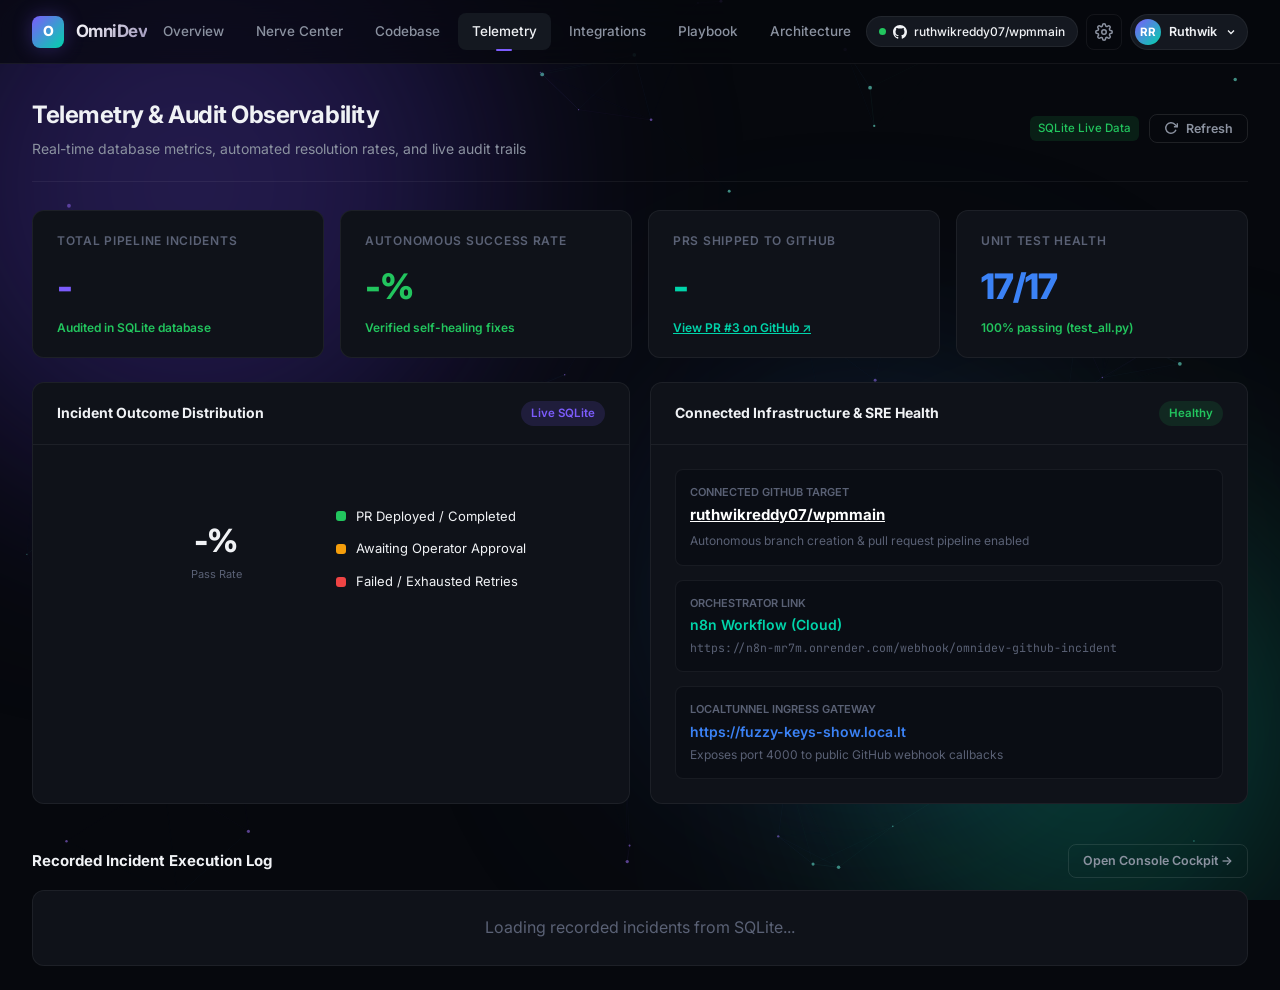
==== static/analytics.html @ 674824b5 "first commit" ====
<!DOCTYPE html>
<html lang="en">
<head>
<meta charset="UTF-8">
<meta name="viewport" content="width=device-width, initial-scale=1.0">
<title>OmniDev — Telemetry &amp; Analytics</title>
<link rel="stylesheet" href="/static/aurora.css">
<style>
.metrics-row { display: grid; grid-template-columns: repeat(4, 1fr); gap: 16px; margin-bottom: 24px; }
.metric-card {
  background: var(--surface-1); border: 1px solid var(--border-subtle);
  border-radius: var(--radius-md); padding: 20px 24px;
  transition: all var(--transition-base); position: relative;
}
.metric-card:hover { border-color: var(--border-mid); transform: translateY(-2px); }
.metric-label { font-size: 12px; font-weight: 600; color: var(--text-tertiary); text-transform: uppercase; letter-spacing: 0.06em; margin-bottom: 8px; }
.metric-value { font-size: 2.2rem; font-weight: 800; letter-spacing: -0.03em; }
.metric-change { font-size: 12px; font-weight: 600; margin-top: 4px; display: flex; align-items: center; gap: 4px; }
.metric-change.up { color: var(--success); }
.metric-change.neutral { color: var(--text-tertiary); }

.chart-card {
  background: var(--surface-1); border: 1px solid var(--border-subtle);
  border-radius: var(--radius-md); overflow: hidden; margin-bottom: 20px;
}
.chart-header {
  display: flex; align-items: center; justify-content: space-between;
  padding: 18px 24px; border-bottom: 1px solid var(--border-subtle);
}
.chart-title { font-size: 14px; font-weight: 700; }
.chart-body { padding: 24px; }

.ring-chart {
  display: flex; align-items: center; justify-content: center; gap: 40px;
}
.ring-visual { position: relative; width: 160px; height: 160px; }
.ring-visual canvas { width: 160px; height: 160px; }
.ring-center {
  position: absolute; top: 50%; left: 50%; transform: translate(-50%, -50%);
  text-align: center;
}
.ring-center .ring-pct { font-size: 2rem; font-weight: 800; letter-spacing: -0.03em; }
.ring-center .ring-label { font-size: 11px; color: var(--text-tertiary); }
.ring-legend { display: flex; flex-direction: column; gap: 12px; }
.ring-legend-item { display: flex; align-items: center; gap: 10px; font-size: 13px; }
.ring-legend-dot { width: 10px; height: 10px; border-radius: 3px; }

.timeline-card {
  background: var(--surface-1); border: 1px solid var(--border-subtle);
  border-radius: var(--radius-md); overflow: hidden;
}
.timeline-row {
  display: flex; align-items: center; gap: 16px;
  padding: 14px 24px; border-bottom: 1px solid var(--border-subtle);
  transition: background var(--transition-fast);
}
.timeline-row:last-child { border-bottom: none; }
.timeline-row:hover { background: var(--surface-0); }
.timeline-time { font-family: var(--font-mono); font-size: 12px; color: var(--text-tertiary); min-width: 80px; flex-shrink: 0; }
.timeline-event { font-size: 13.5px; color: var(--text-secondary); flex: 1; }
.timeline-event strong { color: var(--text-primary); font-weight: 600; }
.timeline-event code {
  font-family: var(--font-mono); font-size: 12px; background: var(--surface-3);
  padding: 2px 6px; border-radius: 4px;
}

.status-pills-row {
  display: flex; gap: 12px; flex-wrap: wrap; margin-top: 16px;
}
.status-pill-stat {
  background: var(--surface-0); border: 1px solid var(--border-subtle);
  border-radius: var(--radius-sm); padding: 10px 16px; display: flex;
  align-items: center; gap: 10px; font-size: 13px;
}
.status-pill-stat .count { font-weight: 800; font-family: var(--font-mono); font-size: 15px; }

@media (max-width: 1024px) { .metrics-row { grid-template-columns: repeat(2, 1fr); } }
@media (max-width: 768px) { .metrics-row { grid-template-columns: 1fr; } .ring-chart { flex-direction: column; } }
</style>
</head>
<body>

<canvas id="aurora-bg"></canvas>
<div class="aurora-mesh"><div class="blob blob-1"></div><div class="blob blob-2"></div><div class="blob blob-3"></div></div>

<div class="page-wrapper">
  <nav class="topbar">
    <a href="/" class="topbar-brand"><div class="brand-icon">O</div><span class="brand-name">OmniDev</span></a>
    <div class="topbar-nav">
      <a href="/">Overview</a>
      <a href="/console">Nerve Center</a>
      <a href="/workspace">Codebase</a>
      <a href="/analytics" class="active">Telemetry</a>
      <a href="/integrations">Integrations</a>
      <a href="/rules">Playbook</a>
      <a href="/docs">Architecture</a>
    </div>
    <div class="topbar-actions">
      <a href="https://github.com/ruthwikreddy07/wpmmain" target="_blank" class="repo-pill" id="global-repo-pill" title="Connected GitHub Target">
        <span class="badge-dot"></span>
        <svg width="14" height="14" viewBox="0 0 24 24" fill="currentColor"><path d="M12 0c-6.626 0-12 5.373-12 12 0 5.302 3.438 9.8 8.207 11.387.599.111.793-.261.793-.577v-2.234c-3.338.726-4.033-1.416-4.033-1.416-.546-1.387-1.333-1.756-1.333-1.756-1.089-.745.083-.729.083-.729 1.205.084 1.839 1.237 1.839 1.237 1.07 1.834 2.807 1.304 3.492.997.107-.775.418-1.305.762-1.604-2.665-.305-5.467-1.334-5.467-5.931 0-1.311.469-2.381 1.236-3.221-.124-.303-.535-1.524.117-3.176 0 0 1.008-.322 3.301 1.23.957-.266 1.983-.399 3.003-.404 1.02.005 2.047.138 3.006.404 2.291-1.552 3.297-1.23 3.297-1.23.653 1.653.242 2.874.118 3.176.77.84 1.235 1.911 1.235 3.221 0 4.609-2.807 5.624-5.479 5.921.43.372.823 1.102.823 2.222v3.293c0 .319.192.694.801.576 4.765-1.589 8.199-6.086 8.199-11.386 0-6.627-5.373-12-12-12z"/></svg>
        <span id="repo-pill-btn">ruthwikreddy07/wpmmain</span>
      </a>
      <a href="/settings" class="btn-icon" title="Platform Settings"><svg width="18" height="18" viewBox="0 0 24 24" fill="none" stroke="currentColor" stroke-width="2" stroke-linecap="round" stroke-linejoin="round"><circle cx="12" cy="12" r="3"/><path d="M19.4 15a1.65 1.65 0 0 0 .33 1.82l.06.06a2 2 0 0 1 0 2.83 2 2 0 0 1-2.83 0l-.06-.06a1.65 1.65 0 0 0-1.82-.33 1.65 1.65 0 0 0-1 1.51V21a2 2 0 0 1-2 2 2 2 0 0 1-2-2v-.09A1.65 1.65 0 0 0 9 19.4a1.65 1.65 0 0 0-1.82.33l-.06.06a2 2 0 0 1-2.83 0 2 2 0 0 1 0-2.83l.06-.06A1.65 1.65 0 0 0 4.68 15a1.65 1.65 0 0 0-1.51-1H3a2 2 0 0 1-2-2 2 2 0 0 1 2-2h.09A1.65 1.65 0 0 0 4.6 9a1.65 1.65 0 0 0-.33-1.82l-.06-.06a2 2 0 0 1 0-2.83 2 2 0 0 1 2.83 0l.06.06A1.65 1.65 0 0 0 9 4.68a1.65 1.65 0 0 0 1-1.51V3a2 2 0 0 1 2-2 2 2 0 0 1 2 2v.09a1.65 1.65 0 0 0 1 1.51 1.65 1.65 0 0 0 1.82-.33l.06-.06a2 2 0 0 1 2.83 0 2 2 0 0 1 0 2.83l-.06.06A1.65 1.65 0 0 0 19.4 9a1.65 1.65 0 0 0 1.51 1H21a2 2 0 0 1 2 2 2 2 0 0 1-2 2h-.09a1.65 1.65 0 0 0-1.51 1z"/></svg></a>
      <div class="user-profile-menu">
        <button class="user-avatar-btn" onclick="toggleUserDropdown(event)">
          <div class="user-avatar-circle">RR</div>
          <span style="font-size:12.5px;font-weight:600;">Ruthwik</span>
          <svg width="12" height="12" viewBox="0 0 24 24" fill="none" stroke="currentColor" stroke-width="2.5"><polyline points="6 9 12 15 18 9"/></svg>
        </button>
        <div id="user-dropdown-panel" class="dropdown-panel" style="display:none;">
          <div style="padding:6px 8px 10px;border-bottom:1px solid var(--border-subtle);margin-bottom:8px;">
            <div style="font-size:13.5px;font-weight:700;">D. Ruthwik Reddy</div>
            <div style="font-size:11.5px;color:var(--text-tertiary);">ruthwikreddy07 • Admin</div>
            <div style="margin-top:6px;"><span class="badge badge-success"><span class="badge-dot"></span>Connected to wpmmain</span></div>
          </div>
          <a href="/settings#profile" class="dropdown-item"><svg width="14" height="14" viewBox="0 0 24 24" fill="none" stroke="currentColor" stroke-width="2"><path d="M20 21v-2a4 4 0 0 0-4-4H8a4 4 0 0 0-4 4v2"/><circle cx="12" cy="7" r="4"/></svg> Account Profile</a>
          <a href="/settings#credentials" class="dropdown-item"><svg width="14" height="14" viewBox="0 0 24 24" fill="none" stroke="currentColor" stroke-width="2"><rect x="3" y="11" width="18" height="11" rx="2" ry="2"/><path d="M7 11V7a5 5 0 0 1 10 0v4"/></svg> Repository &amp; Keys</a>
          <a href="https://github.com/ruthwikreddy07/wpmmain" target="_blank" class="dropdown-item"><svg width="14" height="14" viewBox="0 0 24 24" fill="currentColor"><path d="M12 0c-6.626 0-12 5.373-12 12 0 5.302 3.438 9.8 8.207 11.387.599.111.793-.261.793-.577v-2.234c-3.338.726-4.033-1.416-4.033-1.416-.546-1.387-1.333-1.756-1.333-1.756-1.089-.745.083-.729.083-.729 1.205.084 1.839 1.237 1.839 1.237 1.07 1.834 2.807 1.304 3.492.997.107-.775.418-1.305.762-1.604-2.665-.305-5.467-1.334-5.467-5.931 0-1.311.469-2.381 1.236-3.221-.124-.303-.535-1.524.117-3.176 0 0 1.008-.322 3.301 1.23.957-.266 1.983-.399 3.003-.404 1.02.005 2.047.138 3.006.404 2.291-1.552 3.297-1.23 3.297-1.23.653 1.653.242 2.874.118 3.176.77.84 1.235 1.911 1.235 3.221 0 4.609-2.807 5.624-5.479 5.921.43.372.823 1.102.823 2.222v3.293c0 .319.192.694.801.576 4.765-1.589 8.199-6.086 8.199-11.386 0-6.627-5.373-12-12-12z"/></svg> Open GitHub Repo ↗</a>
          <div style="border-top:1px solid var(--border-subtle);margin-top:8px;padding-top:8px;">
            <a href="/auth" class="dropdown-item danger"><svg width="14" height="14" viewBox="0 0 24 24" fill="none" stroke="currentColor" stroke-width="2"><path d="M9 21H5a2 2 0 0 1-2-2V5a2 2 0 0 1 2-2h4"/><polyline points="16 17 21 12 16 7"/><line x1="21" y1="12" x2="9" y2="12"/></svg> Sign Out</a>
          </div>
        </div>
      </div>
    </div>
  </nav>

  <div class="content-offset container-lg">
    <div class="page-header animate-in">
      <div>
        <h1 class="page-title">Telemetry &amp; Audit Observability</h1>
        <p class="page-description">Real-time database metrics, automated resolution rates, and live audit trails</p>
      </div>
      <div style="display:flex;align-items:center;gap:10px;">
        <span class="tag" style="background:var(--success-soft);color:var(--success);">SQLite Live Data</span>
        <button class="btn btn-ghost btn-sm" onclick="loadTelemetry()">
          <svg width="14" height="14" viewBox="0 0 24 24" fill="none" stroke="currentColor" stroke-width="2.5"><polyline points="23 4 23 10 17 10"/><path d="M20.49 15a9 9 0 1 1-2.12-9.36L23 10"/></svg>
          Refresh
        </button>
      </div>
    </div>

    <div class="metrics-row">
      <div class="metric-card animate-in animate-in-1">
        <div class="metric-label">Total Pipeline Incidents</div>
        <div class="metric-value" style="color:var(--accent);" id="stat-total-jobs">-</div>
        <div class="metric-change up" id="stat-jobs-sub">Audited in SQLite database</div>
      </div>
      <div class="metric-card animate-in animate-in-2">
        <div class="metric-label">Autonomous Success Rate</div>
        <div class="metric-value" style="color:var(--success);" id="stat-success-rate">-%</div>
        <div class="metric-change up">Verified self-healing fixes</div>
      </div>
      <div class="metric-card animate-in animate-in-3">
        <div class="metric-label">PRs Shipped to GitHub</div>
        <div class="metric-value" style="color:var(--accent-2);" id="stat-pr-count">-</div>
        <div class="metric-change up">
          <a href="https://github.com/ruthwikreddy07/wpmmain/pull/3" target="_blank" style="color:var(--accent-2);text-decoration:underline;">View PR #3 on GitHub ↗</a>
        </div>
      </div>
      <div class="metric-card animate-in animate-in-4">
        <div class="metric-label">Unit Test Health</div>
        <div class="metric-value" style="color:var(--accent-3);">17/17</div>
        <div class="metric-change up">100% passing (test_all.py)</div>
      </div>
    </div>

    <div class="grid-2" style="margin-bottom:20px;">
      <div class="chart-card animate-in animate-in-3">
        <div class="chart-header">
          <span class="chart-title">Incident Outcome Distribution</span>
          <span class="badge badge-info" id="badge-total-outcomes">Live SQLite</span>
        </div>
        <div class="chart-body">
          <div class="ring-chart">
            <div class="ring-visual"><canvas id="ring-canvas" width="320" height="320"></canvas>
              <div class="ring-center"><div class="ring-pct" id="ring-center-pct">-%</div><div class="ring-label">Pass Rate</div></div>
            </div>
            <div class="ring-legend" id="ring-legend-list">
              <div class="ring-legend-item"><div class="ring-legend-dot" style="background:var(--success);"></div><span>PR Deployed / Completed</span></div>
              <div class="ring-legend-item"><div class="ring-legend-dot" style="background:var(--warning);"></div><span>Awaiting Operator Approval</span></div>
              <div class="ring-legend-item"><div class="ring-legend-dot" style="background:var(--danger);"></div><span>Failed / Exhausted Retries</span></div>
            </div>
          </div>

          <div class="status-pills-row" id="status-counts-row"></div>
        </div>
      </div>

      <div class="chart-card animate-in animate-in-4">
        <div class="chart-header">
          <span class="chart-title">Connected Infrastructure &amp; SRE Health</span>
          <span class="badge badge-success">Healthy</span>
        </div>
        <div class="chart-body" style="display:flex;flex-direction:column;gap:14px;">
          <div style="background:var(--surface-0);padding:14px;border-radius:var(--radius-sm);border:1px solid var(--border-subtle);">
            <div style="font-size:11px;font-weight:600;color:var(--text-tertiary);text-transform:uppercase;">Connected GitHub Target</div>
            <div style="font-size:15px;font-weight:700;margin-top:2px;">
              <a href="https://github.com/ruthwikreddy07/wpmmain" target="_blank" style="color:#fff;text-decoration:underline;">ruthwikreddy07/wpmmain</a>
            </div>
            <div style="font-size:12px;color:var(--text-tertiary);margin-top:4px;">Autonomous branch creation &amp; pull request pipeline enabled</div>
          </div>

          <div style="background:var(--surface-0);padding:14px;border-radius:var(--radius-sm);border:1px solid var(--border-subtle);">
            <div style="font-size:11px;font-weight:600;color:var(--text-tertiary);text-transform:uppercase;">Orchestrator Link</div>
            <div style="font-size:14px;font-weight:600;margin-top:2px;color:var(--accent-2);">n8n Workflow (Cloud)</div>
            <div class="mono" style="font-size:11.5px;color:var(--text-tertiary);margin-top:2px;overflow:hidden;text-overflow:ellipsis;white-space:nowrap;">https://n8n-mr7m.onrender.com/webhook/omnidev-github-incident</div>
          </div>

          <div style="background:var(--surface-0);padding:14px;border-radius:var(--radius-sm);border:1px solid var(--border-subtle);">
            <div style="font-size:11px;font-weight:600;color:var(--text-tertiary);text-transform:uppercase;">Localtunnel Ingress Gateway</div>
            <div style="font-size:14px;font-weight:600;margin-top:2px;color:var(--accent-3);">https://fuzzy-keys-show.loca.lt</div>
            <div style="font-size:12px;color:var(--text-tertiary);margin-top:2px;">Exposes port 4000 to public GitHub webhook callbacks</div>
          </div>
        </div>
      </div>
    </div>

    <div style="margin-top:20px;">
      <div style="display:flex;align-items:center;justify-content:space-between;margin-bottom:12px;">
        <div style="font-size:15px;font-weight:700;">Recorded Incident Execution Log</div>
        <a href="/console" class="btn btn-ghost btn-sm">Open Console Cockpit →</a>
      </div>
      <div class="timeline-card animate-in animate-in-6" id="telemetry-timeline">
        <div style="padding:24px;text-align:center;color:var(--text-tertiary);">Loading recorded incidents from SQLite...</div>
      </div>
    </div>
  </div>
</div>

<script src="/static/api-config.js"></script>
<script src="/static/aurora-canvas.js"></script>
<script>
async function loadTelemetry() {
  try {
    const res = await fetch('/api/telemetry');
    const data = await res.json();
    
    document.getElementById('stat-total-jobs').textContent = data.total_jobs;
    document.getElementById('stat-success-rate').textContent = data.success_rate + '%';
    document.getElementById('stat-pr-count').textContent = data.pr_count;
    document.getElementById('ring-center-pct').textContent = data.success_rate + '%';
    document.getElementById('badge-total-outcomes').textContent = data.total_jobs + ' Total Recorded';

    if (data.repo) {
      document.getElementById('repo-pill-btn').textContent = data.repo + ' ↗';
      document.getElementById('repo-pill-btn').href = data.repo_url;
    }

    const sc = data.status_counts || {};
    const pillRow = document.getElementById('status-counts-row');
    pillRow.innerHTML = Object.entries(sc).map(([st, cnt]) => {
      return `<div class="status-pill-stat">
        <span class="count">${cnt}</span>
        <span style="color:var(--text-secondary);">${st.replace(/_/g, ' ')}</span>
      </div>`;
    }).join('');

    renderRingChart(sc, data.total_jobs);

    const timeline = document.getElementById('telemetry-timeline');
    const recent = data.recent_jobs || [];
    if (recent.length === 0) {
      timeline.innerHTML = '<div style="padding:24px;text-align:center;color:var(--text-tertiary);">No incident records in database</div>';
    } else {
      timeline.innerHTML = recent.map(j => {
        const jid = j.job_id || j.id;
        const timeStr = formatTime(j.created_at);
        const prLink = j.pr_url ? `<a href="${escAttr(j.pr_url)}" target="_blank" style="color:var(--accent-2);margin-left:8px;font-weight:600;text-decoration:underline;">PR Link ↗</a>` : '';
        const stCls = j.status === 'pr_created' || j.status === 'completed' ? 'badge-success' : j.status.includes('fail') ? 'badge-danger' : 'badge-warning';
        return `
          <div class="timeline-row">
            <div class="timeline-time">${escHtml(timeStr)}</div>
            <div class="timeline-event">
              <strong>Incident #${escHtml(jid.substring(0, 8))}</strong> — ${escHtml(j.task)} ${prLink}
            </div>
            <span class="badge ${stCls}"><span class="badge-dot"></span>${escHtml(j.status.replace(/_/g, ' '))}</span>
          </div>
        `;
      }).join('');
    }
  } catch(e) {}
}

function renderRingChart(sc, total) {
  const rc = document.getElementById('ring-canvas');
  if (!rc) return;
  const ctx = rc.getContext('2d');
  ctx.clearRect(0, 0, 320, 320);

  const pr = (sc.pr_created || 0) + (sc.completed || 0);
  const awaitAppr = (sc.awaiting_approval || 0) + (sc.pending_approval || 0);
  const failed = (sc.failed || 0) + (sc.max_iterations_reached || 0);
  const other = Math.max(0, total - pr - awaitAppr - failed);

  const denom = Math.max(1, total);
  const segments = [
    { pct: pr / denom, color: '#22c55e' },
    { pct: awaitAppr / denom, color: '#f59e0b' },
    { pct: failed / denom, color: '#ef4444' },
    { pct: other / denom, color: '#3b82f6' }
  ].filter(s => s.pct > 0);

  const cx = 160, cy = 160, r = 115, lw = 22;
  let start = -Math.PI / 2;
  ctx.lineWidth = lw;
  ctx.lineCap = 'round';

  segments.forEach(seg => {
    const angle = seg.pct * Math.PI * 2;
    const end = start + Math.max(0.08, angle - 0.05);
    ctx.beginPath();
    ctx.arc(cx, cy, r, start, end);
    ctx.strokeStyle = seg.color;
    ctx.stroke();
    start += angle;
  });
}

function escHtml(s) { const d = document.createElement('div'); d.textContent = s || ''; return d.innerHTML; }
function escAttr(s) { return (s || '').replace(/'/g, "\\'").replace(/"/g, '&quot;'); }
function formatTime(iso) {
  if (!iso) return '';
  try {
    const d = new Date(iso);
    return d.toLocaleTimeString([], { hour: '2-digit', minute: '2-digit' });
  } catch(e) { return iso; }
}

loadTelemetry();
setInterval(loadTelemetry, 8000);
</script>
</body>
</html>
---- static/aurora.css ----
@import url('https://fonts.googleapis.com/css2?family=Inter:wght@300;400;500;600;700;800;900&family=JetBrains+Mono:wght@400;500;600&display=swap');

:root {
  --canvas: #06080d;
  --surface-0: #0a0d14;
  --surface-1: #0f1219;
  --surface-2: #141820;
  --surface-3: #1a1f2a;
  --surface-4: #212735;
  --border-subtle: rgba(255,255,255,0.06);
  --border-mid: rgba(255,255,255,0.1);
  --border-strong: rgba(255,255,255,0.16);
  --text-primary: #f0f2f5;
  --text-secondary: #8b92a0;
  --text-tertiary: #5a6175;
  --accent: #7c5cfc;
  --accent-soft: rgba(124,92,252,0.15);
  --accent-glow: rgba(124,92,252,0.4);
  --accent-2: #00d4aa;
  --accent-2-soft: rgba(0,212,170,0.12);
  --accent-3: #3b82f6;
  --danger: #ef4444;
  --danger-soft: rgba(239,68,68,0.12);
  --warning: #f59e0b;
  --warning-soft: rgba(245,158,11,0.12);
  --success: #22c55e;
  --success-soft: rgba(34,197,94,0.12);
  --radius-sm: 8px;
  --radius-md: 12px;
  --radius-lg: 20px;
  --radius-xl: 28px;
  --font-sans: 'Inter', system-ui, -apple-system, sans-serif;
  --font-mono: 'JetBrains Mono', 'Fira Code', monospace;
  --ease-out: cubic-bezier(0.16, 1, 0.3, 1);
  --ease-spring: cubic-bezier(0.34, 1.56, 0.64, 1);
  --transition-fast: 150ms var(--ease-out);
  --transition-base: 250ms var(--ease-out);
  --transition-slow: 400ms var(--ease-out);
  --shadow-sm: 0 2px 8px rgba(0,0,0,0.3);
  --shadow-md: 0 8px 32px rgba(0,0,0,0.4);
  --shadow-lg: 0 20px 60px rgba(0,0,0,0.5);
  --shadow-glow: 0 0 40px var(--accent-glow);
}

*, *::before, *::after { box-sizing: border-box; margin: 0; padding: 0; }

html {
  font-size: 16px;
  scroll-behavior: smooth;
  -webkit-font-smoothing: antialiased;
  -moz-osx-font-smoothing: grayscale;
}

body {
  font-family: var(--font-sans);
  background: var(--canvas);
  color: var(--text-primary);
  line-height: 1.6;
  overflow-x: hidden;
  min-height: 100vh;
}

::-webkit-scrollbar { width: 6px; }
::-webkit-scrollbar-track { background: transparent; }
::-webkit-scrollbar-thumb { background: var(--surface-3); border-radius: 3px; }
::-webkit-scrollbar-thumb:hover { background: var(--surface-4); }

::selection { background: var(--accent-soft); color: var(--text-primary); }

a { color: var(--accent); text-decoration: none; transition: color var(--transition-fast); }
a:hover { color: #9b82fc; }

canvas#aurora-bg { position: fixed; top: 0; left: 0; width: 100%; height: 100%; z-index: 0; pointer-events: none; }

.page-wrapper { position: relative; z-index: 1; min-height: 100vh; }

.aurora-mesh {
  position: fixed; top: 0; left: 0; width: 100%; height: 100%;
  z-index: 0; pointer-events: none; overflow: hidden;
}
.aurora-mesh .blob {
  position: absolute; border-radius: 50%;
  filter: blur(100px); opacity: 0.3;
  mix-blend-mode: screen;
  animation-iteration-count: infinite;
  animation-direction: alternate;
  animation-timing-function: cubic-bezier(0.37, 0, 0.63, 1);
  will-change: transform;
}
.aurora-mesh .blob-1 {
  width: 50vw; height: 50vw;
  background: radial-gradient(circle, #7c5cfc 0%, #3b1f9e 70%);
  top: -15%; left: -10%;
  animation: drift-a 20s infinite alternate;
}
.aurora-mesh .blob-2 {
  width: 40vw; height: 40vw;
  background: radial-gradient(circle, #00d4aa 0%, #0a5c4a 70%);
  bottom: -10%; right: -5%;
  animation: drift-b 25s infinite alternate;
}
.aurora-mesh .blob-3 {
  width: 35vw; height: 35vw;
  background: radial-gradient(circle, #3b82f6 0%, #1a3a7a 70%);
  top: 40%; left: 50%;
  animation: drift-c 18s infinite alternate;
  opacity: 0.2;
}

@keyframes drift-a {
  0% { transform: translate(0,0) scale(1); }
  50% { transform: translate(20vw,15vh) scale(1.15); }
  100% { transform: translate(5vw,30vh) scale(0.9); }
}
@keyframes drift-b {
  0% { transform: translate(0,0) scale(1); }
  50% { transform: translate(-15vw,-20vh) scale(1.2); }
  100% { transform: translate(-25vw,5vh) scale(0.85); }
}
@keyframes drift-c {
  0% { transform: translate(0,0) scale(0.9); }
  50% { transform: translate(10vw,-20vh) scale(1.1); }
  100% { transform: translate(-15vw,10vh) scale(1.05); }
}

.topbar {
  position: fixed; top: 0; left: 0; right: 0; z-index: 100;
  height: 64px;
  display: flex; align-items: center; justify-content: space-between;
  padding: 0 32px;
  background: rgba(6,8,13,0.7);
  backdrop-filter: blur(20px); -webkit-backdrop-filter: blur(20px);
  border-bottom: 1px solid var(--border-subtle);
  transition: background var(--transition-base);
}
.topbar.scrolled { background: rgba(6,8,13,0.92); }

.topbar-brand {
  display: flex; align-items: center; gap: 12px;
  text-decoration: none; color: var(--text-primary);
}
.topbar-brand .brand-icon {
  width: 32px; height: 32px; border-radius: var(--radius-sm);
  background: linear-gradient(135deg, var(--accent), #00d4aa);
  display: flex; align-items: center; justify-content: center;
  font-weight: 800; font-size: 14px; color: #fff;
  box-shadow: 0 0 20px rgba(124,92,252,0.3);
}
.topbar-brand .brand-name {
  font-size: 17px; font-weight: 700; letter-spacing: -0.03em;
  background: linear-gradient(135deg, #fff 0%, #9b92b8 100%);
  -webkit-background-clip: text; -webkit-text-fill-color: transparent;
  background-clip: text;
}

.topbar-nav { display: flex; align-items: center; gap: 4px; }
.topbar-nav a {
  padding: 8px 14px; border-radius: var(--radius-sm);
  font-size: 13.5px; font-weight: 500;
  color: var(--text-secondary);
  transition: all var(--transition-fast);
  position: relative;
}
.topbar-nav a:hover { color: var(--text-primary); background: var(--surface-2); }
.topbar-nav a.active {
  color: var(--text-primary); background: var(--surface-2);
}
.topbar-nav a.active::after {
  content: ''; position: absolute; bottom: -1px; left: 50%; transform: translateX(-50%);
  width: 16px; height: 2px; border-radius: 1px;
  background: var(--accent);
}

.topbar-actions { display: flex; align-items: center; gap: 8px; }

.btn {
  display: inline-flex; align-items: center; gap: 8px;
  padding: 10px 20px; border-radius: var(--radius-sm);
  font-size: 13.5px; font-weight: 600; font-family: var(--font-sans);
  border: none; cursor: pointer;
  transition: all var(--transition-fast);
  text-decoration: none;
}
.btn-primary {
  background: var(--accent); color: #fff;
  box-shadow: 0 0 20px rgba(124,92,252,0.25);
}
.btn-primary:hover {
  background: #8d6ffd;
  box-shadow: 0 0 30px rgba(124,92,252,0.4);
  transform: translateY(-1px);
}
.btn-ghost {
  background: transparent; color: var(--text-secondary);
  border: 1px solid var(--border-mid);
}
.btn-ghost:hover {
  background: var(--surface-2); color: var(--text-primary);
  border-color: var(--border-strong);
}
.btn-glass {
  background: rgba(255,255,255,0.05); color: var(--text-primary);
  border: 1px solid var(--border-mid);
  backdrop-filter: blur(10px);
}
.btn-glass:hover {
  background: rgba(255,255,255,0.1);
  border-color: var(--border-strong);
  transform: translateY(-1px);
}
.btn-sm { padding: 6px 14px; font-size: 12.5px; }
.btn-lg { padding: 14px 28px; font-size: 15px; border-radius: var(--radius-md); }
.btn-icon {
  width: 36px; height: 36px; padding: 0;
  display: flex; align-items: center; justify-content: center;
  border-radius: var(--radius-sm);
  background: transparent; border: 1px solid var(--border-subtle);
  color: var(--text-secondary); cursor: pointer;
  transition: all var(--transition-fast);
}
.btn-icon:hover { background: var(--surface-2); color: var(--text-primary); border-color: var(--border-mid); }

.card {
  background: var(--surface-1);
  border: 1px solid var(--border-subtle);
  border-radius: var(--radius-md);
  padding: 24px;
  position: relative;
  transition: all var(--transition-base);
}
.card::before {
  content: ''; position: absolute; inset: 0;
  border-radius: var(--radius-md); padding: 1px;
  background: linear-gradient(to bottom, rgba(255,255,255,0.08), rgba(255,255,255,0.01));
  -webkit-mask: linear-gradient(#fff 0 0) content-box, linear-gradient(#fff 0 0);
  -webkit-mask-composite: xor; mask-composite: exclude;
  pointer-events: none; opacity: 0;
  transition: opacity var(--transition-base);
}
.card:hover { border-color: var(--border-mid); transform: translateY(-2px); }
.card:hover::before { opacity: 1; }

.card-glass {
  background: rgba(255,255,255,0.03);
  backdrop-filter: blur(16px); -webkit-backdrop-filter: blur(16px);
  border: 1px solid var(--border-subtle);
  border-radius: var(--radius-lg);
  box-shadow: inset 0 1px 0 rgba(255,255,255,0.06);
}

.section-label {
  display: inline-flex; align-items: center; gap: 8px;
  padding: 6px 14px; border-radius: 999px;
  font-size: 12px; font-weight: 600; letter-spacing: 0.08em; text-transform: uppercase;
  color: var(--accent);
  background: var(--accent-soft);
  border: 1px solid rgba(124,92,252,0.2);
}

.section-title {
  font-size: clamp(2rem, 4vw, 3.5rem);
  font-weight: 800; letter-spacing: -0.04em;
  line-height: 1.1;
  background: linear-gradient(135deg, #fff 0%, #7c8db5 100%);
  -webkit-background-clip: text; -webkit-text-fill-color: transparent;
  background-clip: text;
}

.section-subtitle {
  font-size: clamp(1rem, 1.5vw, 1.15rem);
  color: var(--text-secondary); line-height: 1.65;
  max-width: 540px;
}

.stat-value {
  font-size: 2rem; font-weight: 800;
  letter-spacing: -0.03em;
  font-variant-numeric: tabular-nums;
}

.badge {
  display: inline-flex; align-items: center; gap: 5px;
  padding: 3px 10px; border-radius: 999px;
  font-size: 11.5px; font-weight: 600;
}
.badge-success { background: var(--success-soft); color: var(--success); }
.badge-warning { background: var(--warning-soft); color: var(--warning); }
.badge-danger { background: var(--danger-soft); color: var(--danger); }
.badge-info { background: var(--accent-soft); color: var(--accent); }
.badge-neutral { background: var(--surface-3); color: var(--text-secondary); }

.badge-dot {
  width: 6px; height: 6px; border-radius: 50%;
  background: currentColor;
  animation: pulse-dot 2s ease infinite;
}
@keyframes pulse-dot {
  0%, 100% { opacity: 1; transform: scale(1); }
  50% { opacity: 0.5; transform: scale(0.8); }
}

.mono { font-family: var(--font-mono); }

.input {
  width: 100%; padding: 10px 14px;
  background: var(--surface-0); border: 1px solid var(--border-subtle);
  border-radius: var(--radius-sm);
  color: var(--text-primary); font-family: var(--font-sans); font-size: 14px;
  outline: none; transition: all var(--transition-fast);
}
.input:focus { border-color: var(--accent); box-shadow: 0 0 0 3px var(--accent-soft); }
.input::placeholder { color: var(--text-tertiary); }

.input-mono {
  font-family: var(--font-mono); font-size: 13px;
  background: var(--surface-0); border: 1px solid var(--border-subtle);
}

.divider { height: 1px; background: var(--border-subtle); margin: 20px 0; }

.container { max-width: 1200px; margin: 0 auto; padding: 0 32px; }
.container-lg { max-width: 1400px; margin: 0 auto; padding: 0 32px; }
.container-sm { max-width: 800px; margin: 0 auto; padding: 0 32px; }

.content-offset { padding-top: 96px; }

.grid-2 { display: grid; grid-template-columns: repeat(2, 1fr); gap: 20px; }
.grid-3 { display: grid; grid-template-columns: repeat(3, 1fr); gap: 20px; }
.grid-4 { display: grid; grid-template-columns: repeat(4, 1fr); gap: 16px; }

.flex { display: flex; }
.flex-col { flex-direction: column; }
.items-center { align-items: center; }
.justify-between { justify-content: space-between; }
.justify-center { justify-content: center; }
.gap-4 { gap: 4px; } .gap-8 { gap: 8px; } .gap-12 { gap: 12px; }
.gap-16 { gap: 16px; } .gap-20 { gap: 20px; } .gap-24 { gap: 24px; }
.gap-32 { gap: 32px; } .gap-48 { gap: 48px; } .gap-64 { gap: 64px; }
.text-center { text-align: center; }

.reveal {
  opacity: 0; transform: translateY(30px);
  transition: opacity 0.7s var(--ease-out), transform 0.7s var(--ease-out);
}
.reveal.visible { opacity: 1; transform: translateY(0); }
.reveal-delay-1 { transition-delay: 0.1s; }
.reveal-delay-2 { transition-delay: 0.2s; }
.reveal-delay-3 { transition-delay: 0.3s; }
.reveal-delay-4 { transition-delay: 0.4s; }

@keyframes fadeInUp {
  from { opacity: 0; transform: translateY(24px); }
  to { opacity: 1; transform: translateY(0); }
}
@keyframes fadeIn {
  from { opacity: 0; }
  to { opacity: 1; }
}
@keyframes slideInLeft {
  from { opacity: 0; transform: translateX(-20px); }
  to { opacity: 1; transform: translateX(0); }
}
@keyframes slideInRight {
  from { opacity: 0; transform: translateX(20px); }
  to { opacity: 1; transform: translateX(0); }
}
@keyframes float {
  0%, 100% { transform: translateY(0); }
  50% { transform: translateY(-8px); }
}
@keyframes shimmer {
  0% { background-position: -200% 0; }
  100% { background-position: 200% 0; }
}
@keyframes spin { to { transform: rotate(360deg); } }
@keyframes glow-pulse {
  0%, 100% { box-shadow: 0 0 20px rgba(124,92,252,0.2); }
  50% { box-shadow: 0 0 40px rgba(124,92,252,0.4); }
}
@keyframes typing-cursor {
  0%, 100% { opacity: 1; }
  50% { opacity: 0; }
}
@keyframes gradient-shift {
  0% { background-position: 0% 50%; }
  50% { background-position: 100% 50%; }
  100% { background-position: 0% 50%; }
}
@keyframes scan-line {
  0% { top: -2px; }
  100% { top: 100%; }
}
@keyframes orbit {
  from { transform: rotate(0deg) translateX(60px) rotate(0deg); }
  to { transform: rotate(360deg) translateX(60px) rotate(-360deg); }
}

.animate-in { animation: fadeInUp 0.6s var(--ease-out) both; }
.animate-in-1 { animation-delay: 0.05s; }
.animate-in-2 { animation-delay: 0.1s; }
.animate-in-3 { animation-delay: 0.15s; }
.animate-in-4 { animation-delay: 0.2s; }
.animate-in-5 { animation-delay: 0.25s; }
.animate-in-6 { animation-delay: 0.3s; }

.glow-line {
  height: 1px;
  background: linear-gradient(90deg, transparent, var(--accent), transparent);
  opacity: 0.4;
}

.text-gradient {
  background: linear-gradient(135deg, #fff 0%, #7c8db5 100%);
  -webkit-background-clip: text; -webkit-text-fill-color: transparent;
  background-clip: text;
}
.text-gradient-accent {
  background: linear-gradient(135deg, var(--accent) 0%, var(--accent-2) 100%);
  -webkit-background-clip: text; -webkit-text-fill-color: transparent;
  background-clip: text;
}

.sidebar-layout {
  display: grid;
  grid-template-columns: 260px 1fr;
  min-height: calc(100vh - 64px);
}
.sidebar {
  position: sticky; top: 64px;
  height: calc(100vh - 64px);
  border-right: 1px solid var(--border-subtle);
  padding: 20px 16px;
  background: rgba(10,13,20,0.6);
  backdrop-filter: blur(10px);
  overflow-y: auto;
}
.sidebar-section { margin-bottom: 24px; }
.sidebar-section-title {
  font-size: 11px; font-weight: 600; text-transform: uppercase;
  letter-spacing: 0.08em; color: var(--text-tertiary);
  padding: 0 12px; margin-bottom: 8px;
}
.sidebar-item {
  display: flex; align-items: center; gap: 10px;
  padding: 8px 12px; border-radius: var(--radius-sm);
  font-size: 13.5px; color: var(--text-secondary);
  cursor: pointer; transition: all var(--transition-fast);
  text-decoration: none;
}
.sidebar-item:hover { background: var(--surface-2); color: var(--text-primary); }
.sidebar-item.active { background: var(--accent-soft); color: var(--accent); }
.sidebar-item svg { width: 16px; height: 16px; opacity: 0.7; flex-shrink: 0; }
.sidebar-item.active svg { opacity: 1; }

.main-content { padding: 28px 32px; }

.page-header {
  display: flex; align-items: center; justify-content: space-between;
  margin-bottom: 28px; padding-bottom: 20px;
  border-bottom: 1px solid var(--border-subtle);
}
.page-title { font-size: 1.5rem; font-weight: 700; letter-spacing: -0.02em; }
.page-description { font-size: 14px; color: var(--text-secondary); margin-top: 4px; }

.code-block {
  background: var(--surface-0);
  border: 1px solid var(--border-subtle);
  border-radius: var(--radius-sm);
  padding: 16px 20px;
  font-family: var(--font-mono); font-size: 13px;
  line-height: 1.7; color: var(--text-secondary);
  overflow-x: auto;
  position: relative;
}
.code-block .line-num { color: var(--text-tertiary); user-select: none; min-width: 2.5em; display: inline-block; }
.code-block .keyword { color: #c084fc; }
.code-block .string { color: #34d399; }
.code-block .func { color: #60a5fa; }
.code-block .comment { color: var(--text-tertiary); font-style: italic; }
.code-block .type { color: #fbbf24; }

.table-wrap {
  background: var(--surface-1);
  border: 1px solid var(--border-subtle);
  border-radius: var(--radius-md);
  overflow: hidden;
}
.table-wrap table { width: 100%; border-collapse: collapse; }
.table-wrap th {
  padding: 12px 16px; text-align: left;
  font-size: 11.5px; font-weight: 600; text-transform: uppercase;
  letter-spacing: 0.06em; color: var(--text-tertiary);
  background: var(--surface-0); border-bottom: 1px solid var(--border-subtle);
}
.table-wrap td {
  padding: 12px 16px; font-size: 13.5px;
  border-bottom: 1px solid var(--border-subtle);
  color: var(--text-secondary);
}
.table-wrap tr:last-child td { border-bottom: none; }
.table-wrap tr:hover td { background: var(--surface-0); }

.empty-state {
  display: flex; flex-direction: column; align-items: center; justify-content: center;
  padding: 60px 20px; text-align: center;
}
.empty-state svg { width: 48px; height: 48px; color: var(--text-tertiary); margin-bottom: 16px; }
.empty-state .empty-title { font-size: 16px; font-weight: 600; margin-bottom: 6px; }
.empty-state .empty-desc { font-size: 14px; color: var(--text-secondary); }

.tooltip {
  position: relative;
}
.tooltip::after {
  content: attr(data-tip);
  position: absolute; bottom: 100%; left: 50%; transform: translateX(-50%) translateY(4px);
  padding: 6px 10px; border-radius: 6px;
  background: var(--surface-3); color: var(--text-primary);
  font-size: 12px; white-space: nowrap;
  opacity: 0; pointer-events: none;
  transition: all var(--transition-fast);
}
.tooltip:hover::after { opacity: 1; transform: translateX(-50%) translateY(-6px); }

.spinner {
  width: 18px; height: 18px; border: 2px solid var(--border-mid);
  border-top-color: var(--accent);
  border-radius: 50%; animation: spin 0.7s linear infinite;
}

.tag {
  display: inline-flex; align-items: center; gap: 4px;
  padding: 3px 8px; border-radius: 6px;
  font-size: 11.5px; font-weight: 500;
  background: var(--surface-3); color: var(--text-secondary);
}

.toggle-group {
  display: inline-flex; background: var(--surface-0);
  border: 1px solid var(--border-subtle); border-radius: var(--radius-sm);
  overflow: hidden;
}
.toggle-group button {
  padding: 8px 16px; border: none; background: transparent;
  font-family: var(--font-sans); font-size: 13px; font-weight: 500;
  color: var(--text-secondary); cursor: pointer;
  transition: all var(--transition-fast);
}
.toggle-group button.active {
  background: var(--surface-3); color: var(--text-primary);
}
.toggle-group button:hover:not(.active) { color: var(--text-primary); }

.progress-bar {
  height: 4px; background: var(--surface-3); border-radius: 2px;
  overflow: hidden;
}
.progress-bar .fill {
  height: 100%; border-radius: 2px;
  background: linear-gradient(90deg, var(--accent), var(--accent-2));
  transition: width 0.6s var(--ease-out);
}

.repo-pill {
  display: inline-flex; align-items: center; gap: 7px;
  padding: 5px 12px; border-radius: 999px;
  background: var(--surface-2); border: 1px solid var(--border-subtle);
  color: var(--text-primary); font-size: 12px; font-weight: 500;
  text-decoration: none; transition: all var(--transition-fast);
}
.repo-pill:hover { border-color: var(--accent); color: #fff; background: var(--surface-3); }
.repo-pill .badge-dot { width: 7px; height: 7px; border-radius: 50%; background: #22c55e; }

.user-profile-menu { position: relative; }
.user-avatar-btn {
  display: inline-flex; align-items: center; gap: 8px;
  padding: 4px 10px 4px 4px; border-radius: 999px;
  background: var(--surface-2); border: 1px solid var(--border-subtle);
  cursor: pointer; color: var(--text-primary); font-family: var(--font-sans);
  transition: all var(--transition-fast);
}
.user-avatar-btn:hover { border-color: var(--border-mid); background: var(--surface-3); }
.user-avatar-circle {
  width: 26px; height: 26px; border-radius: 50%;
  background: linear-gradient(135deg, var(--accent), #00d4aa);
  display: flex; align-items: center; justify-content: center;
  font-weight: 700; font-size: 11.5px; color: #fff;
}
.dropdown-panel {
  position: absolute; top: calc(100% + 8px); right: 0;
  width: 250px; background: rgba(15,18,25,0.96);
  backdrop-filter: blur(20px); -webkit-backdrop-filter: blur(20px);
  border: 1px solid var(--border-mid); border-radius: var(--radius-md);
  box-shadow: var(--shadow-lg), 0 0 40px rgba(0,0,0,0.6);
  padding: 10px; z-index: 1000;
  animation: fadeIn 0.2s var(--ease-out);
}
.dropdown-item {
  display: flex; align-items: center; gap: 10px;
  padding: 8px 12px; border-radius: 6px;
  font-size: 13px; color: var(--text-secondary);
  text-decoration: none; transition: all var(--transition-fast);
  cursor: pointer;
}
.dropdown-item:hover { background: var(--surface-2); color: var(--text-primary); }
.dropdown-item.danger:hover { background: var(--danger-soft); color: var(--danger); }

@media (max-width: 1024px) {
  .sidebar-layout { grid-template-columns: 1fr; }
  .sidebar { display: none; }
  .grid-3 { grid-template-columns: repeat(2, 1fr); }
  .grid-4 { grid-template-columns: repeat(2, 1fr); }
  .topbar-nav { display: none; }
}
@media (max-width: 768px) {
  .grid-2, .grid-3, .grid-4 { grid-template-columns: 1fr; }
  .container, .container-lg { padding: 0 16px; }
  .topbar { padding: 0 16px; }
}
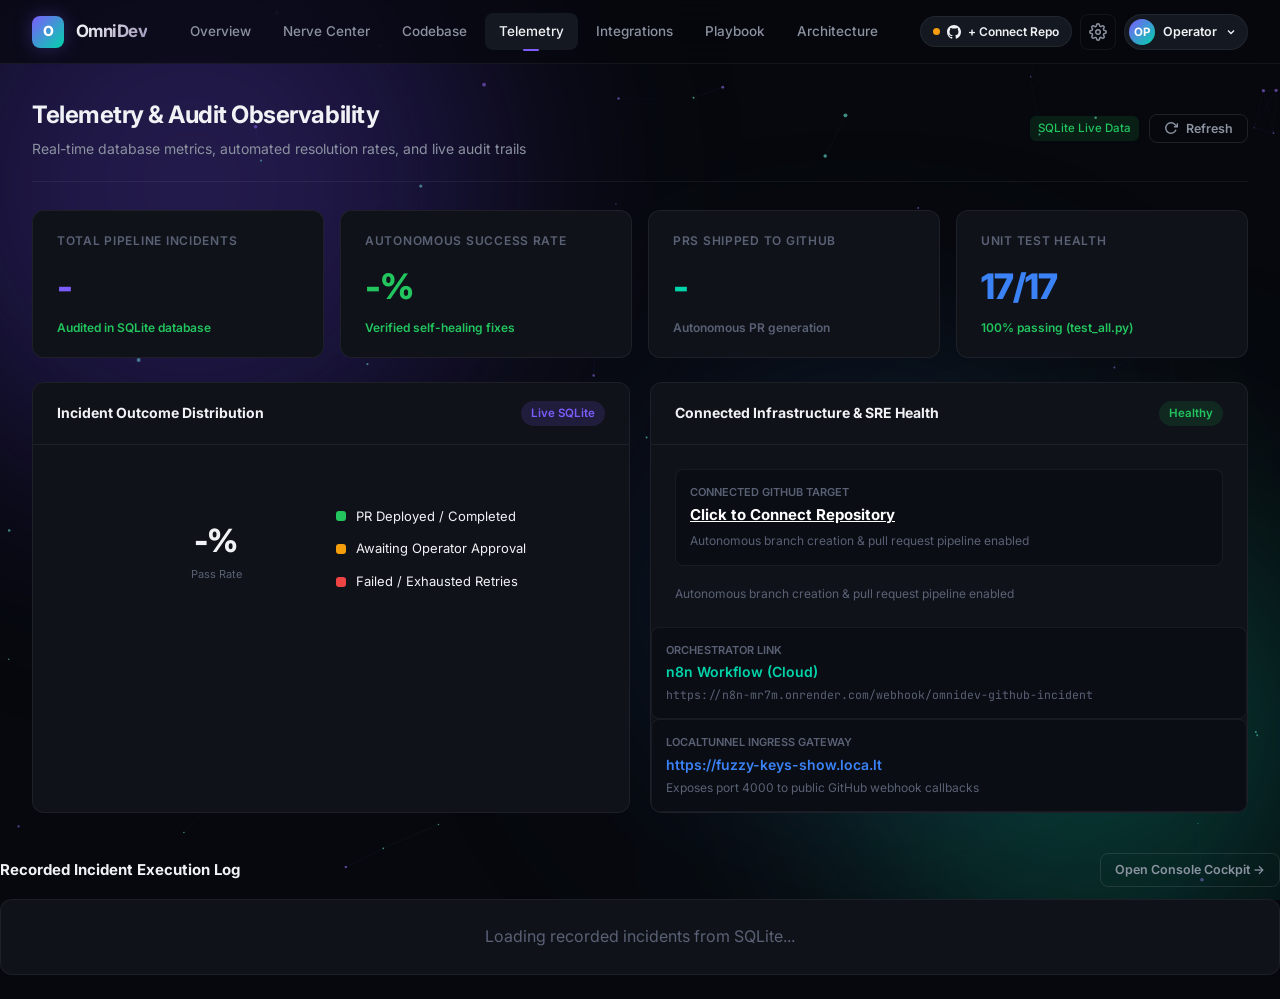
==== commit 5e87cf16: "multi-tenant session-based repository targeting and zero-leakage privacy protection" ====
--- a/static/analytics.html
+++ b/static/analytics.html
@@ -96,31 +96,18 @@
       <a href="/docs">Architecture</a>
     </div>
     <div class="topbar-actions">
-      <a href="https://github.com/ruthwikreddy07/wpmmain" target="_blank" class="repo-pill" id="global-repo-pill" title="Connected GitHub Target">
+      <a href="javascript:void(0)" class="repo-pill" id="global-repo-pill" title="Target Repository">
         <span class="badge-dot"></span>
-        <svg width="14" height="14" viewBox="0 0 24 24" fill="currentColor"><path d="M12 0c-6.626 0-12 5.373-12 12 0 5.302 3.438 9.8 8.207 11.387.599.111.793-.261.793-.577v-2.234c-3.338.726-4.033-1.416-4.033-1.416-.546-1.387-1.333-1.756-1.333-1.756-1.089-.745.083-.729.083-.729 1.205.084 1.839 1.237 1.839 1.237 1.07 1.834 2.807 1.304 3.492.997.107-.775.418-1.305.762-1.604-2.665-.305-5.467-1.334-5.467-5.931 0-1.311.469-2.381 1.236-3.221-.124-.303-.535-1.524.117-3.176 0 0 1.008-.322 3.301 1.23.957-.266 1.983-.399 3.003-.404 1.02.005 2.047.138 3.006.404 2.291-1.552 3.297-1.23 3.297-1.23.653 1.653.242 2.874.118 3.176.77.84 1.235 1.911 1.235 3.221 0 4.609-2.807 5.624-5.479 5.921.43.372.823 1.102.823 2.222v3.293c0 .319.192.694.801.576 4.765-1.589 8.199-6.086 8.199-11.386 0-6.627-5.373-12-12-12z"/></svg>
-        <span id="repo-pill-btn">ruthwikreddy07/wpmmain</span>
+        <span id="repo-pill-btn">+ Connect Repo</span>
       </a>
       <a href="/settings" class="btn-icon" title="Platform Settings"><svg width="18" height="18" viewBox="0 0 24 24" fill="none" stroke="currentColor" stroke-width="2" stroke-linecap="round" stroke-linejoin="round"><circle cx="12" cy="12" r="3"/><path d="M19.4 15a1.65 1.65 0 0 0 .33 1.82l.06.06a2 2 0 0 1 0 2.83 2 2 0 0 1-2.83 0l-.06-.06a1.65 1.65 0 0 0-1.82-.33 1.65 1.65 0 0 0-1 1.51V21a2 2 0 0 1-2 2 2 2 0 0 1-2-2v-.09A1.65 1.65 0 0 0 9 19.4a1.65 1.65 0 0 0-1.82.33l-.06.06a2 2 0 0 1-2.83 0 2 2 0 0 1 0-2.83l.06-.06A1.65 1.65 0 0 0 4.68 15a1.65 1.65 0 0 0-1.51-1H3a2 2 0 0 1-2-2 2 2 0 0 1 2-2h.09A1.65 1.65 0 0 0 4.6 9a1.65 1.65 0 0 0-.33-1.82l-.06-.06a2 2 0 0 1 0-2.83 2 2 0 0 1 2.83 0l.06.06A1.65 1.65 0 0 0 9 4.68a1.65 1.65 0 0 0 1-1.51V3a2 2 0 0 1 2-2 2 2 0 0 1 2 2v.09a1.65 1.65 0 0 0 1 1.51 1.65 1.65 0 0 0 1.82-.33l.06-.06a2 2 0 0 1 2.83 0 2 2 0 0 1 0 2.83l-.06.06A1.65 1.65 0 0 0 19.4 9a1.65 1.65 0 0 0 1.51 1H21a2 2 0 0 1 2 2 2 2 0 0 1-2 2h-.09a1.65 1.65 0 0 0-1.51 1z"/></svg></a>
       <div class="user-profile-menu">
         <button class="user-avatar-btn" onclick="toggleUserDropdown(event)">
-          <div class="user-avatar-circle">RR</div>
-          <span style="font-size:12.5px;font-weight:600;">Ruthwik</span>
+          <div class="user-avatar-circle">OP</div>
+          <span style="font-size:12.5px;font-weight:600;">Operator</span>
           <svg width="12" height="12" viewBox="0 0 24 24" fill="none" stroke="currentColor" stroke-width="2.5"><polyline points="6 9 12 15 18 9"/></svg>
         </button>
-        <div id="user-dropdown-panel" class="dropdown-panel" style="display:none;">
-          <div style="padding:6px 8px 10px;border-bottom:1px solid var(--border-subtle);margin-bottom:8px;">
-            <div style="font-size:13.5px;font-weight:700;">D. Ruthwik Reddy</div>
-            <div style="font-size:11.5px;color:var(--text-tertiary);">ruthwikreddy07 • Admin</div>
-            <div style="margin-top:6px;"><span class="badge badge-success"><span class="badge-dot"></span>Connected to wpmmain</span></div>
-          </div>
-          <a href="/settings#profile" class="dropdown-item"><svg width="14" height="14" viewBox="0 0 24 24" fill="none" stroke="currentColor" stroke-width="2"><path d="M20 21v-2a4 4 0 0 0-4-4H8a4 4 0 0 0-4 4v2"/><circle cx="12" cy="7" r="4"/></svg> Account Profile</a>
-          <a href="/settings#credentials" class="dropdown-item"><svg width="14" height="14" viewBox="0 0 24 24" fill="none" stroke="currentColor" stroke-width="2"><rect x="3" y="11" width="18" height="11" rx="2" ry="2"/><path d="M7 11V7a5 5 0 0 1 10 0v4"/></svg> Repository &amp; Keys</a>
-          <a href="https://github.com/ruthwikreddy07/wpmmain" target="_blank" class="dropdown-item"><svg width="14" height="14" viewBox="0 0 24 24" fill="currentColor"><path d="M12 0c-6.626 0-12 5.373-12 12 0 5.302 3.438 9.8 8.207 11.387.599.111.793-.261.793-.577v-2.234c-3.338.726-4.033-1.416-4.033-1.416-.546-1.387-1.333-1.756-1.333-1.756-1.089-.745.083-.729.083-.729 1.205.084 1.839 1.237 1.839 1.237 1.07 1.834 2.807 1.304 3.492.997.107-.775.418-1.305.762-1.604-2.665-.305-5.467-1.334-5.467-5.931 0-1.311.469-2.381 1.236-3.221-.124-.303-.535-1.524.117-3.176 0 0 1.008-.322 3.301 1.23.957-.266 1.983-.399 3.003-.404 1.02.005 2.047.138 3.006.404 2.291-1.552 3.297-1.23 3.297-1.23.653 1.653.242 2.874.118 3.176.77.84 1.235 1.911 1.235 3.221 0 4.609-2.807 5.624-5.479 5.921.43.372.823 1.102.823 2.222v3.293c0 .319.192.694.801.576 4.765-1.589 8.199-6.086 8.199-11.386 0-6.627-5.373-12-12-12z"/></svg> Open GitHub Repo ↗</a>
-          <div style="border-top:1px solid var(--border-subtle);margin-top:8px;padding-top:8px;">
-            <a href="/auth" class="dropdown-item danger"><svg width="14" height="14" viewBox="0 0 24 24" fill="none" stroke="currentColor" stroke-width="2"><path d="M9 21H5a2 2 0 0 1-2-2V5a2 2 0 0 1 2-2h4"/><polyline points="16 17 21 12 16 7"/><line x1="21" y1="12" x2="9" y2="12"/></svg> Sign Out</a>
-          </div>
-        </div>
+        <div id="user-dropdown-panel" class="dropdown-panel" style="display:none;"></div>
       </div>
     </div>
   </nav>
@@ -154,8 +141,8 @@
       <div class="metric-card animate-in animate-in-3">
         <div class="metric-label">PRs Shipped to GitHub</div>
         <div class="metric-value" style="color:var(--accent-2);" id="stat-pr-count">-</div>
-        <div class="metric-change up">
-          <a href="https://github.com/ruthwikreddy07/wpmmain/pull/3" target="_blank" style="color:var(--accent-2);text-decoration:underline;">View PR #3 on GitHub ↗</a>
+        <div class="metric-change up" id="pr-card-sub">
+          <span style="color:var(--text-tertiary);">Autonomous PR generation</span>
         </div>
       </div>
       <div class="metric-card animate-in animate-in-4">
@@ -196,8 +183,10 @@
           <div style="background:var(--surface-0);padding:14px;border-radius:var(--radius-sm);border:1px solid var(--border-subtle);">
             <div style="font-size:11px;font-weight:600;color:var(--text-tertiary);text-transform:uppercase;">Connected GitHub Target</div>
             <div style="font-size:15px;font-weight:700;margin-top:2px;">
-              <a href="https://github.com/ruthwikreddy07/wpmmain" target="_blank" style="color:#fff;text-decoration:underline;">ruthwikreddy07/wpmmain</a>
+              <a id="infra-repo-link" href="javascript:void(0)" onclick="openRepoModal()" style="color:#fff;text-decoration:underline;">Click to Connect Repository</a>
             </div>
+            <div style="font-size:12px;color:var(--text-tertiary);margin-top:4px;">Autonomous branch creation &amp; pull request pipeline enabled</div>
+          </div>
             <div style="font-size:12px;color:var(--text-tertiary);margin-top:4px;">Autonomous branch creation &amp; pull request pipeline enabled</div>
           </div>
 
@@ -242,9 +231,20 @@
     document.getElementById('ring-center-pct').textContent = data.success_rate + '%';
     document.getElementById('badge-total-outcomes').textContent = data.total_jobs + ' Total Recorded';
 
-    if (data.repo) {
-      document.getElementById('repo-pill-btn').textContent = data.repo + ' ↗';
-      document.getElementById('repo-pill-btn').href = data.repo_url;
+    const repo = window.getOmniDevRepo ? window.getOmniDevRepo() : (data.repo || '');
+    const infraLink = document.getElementById('infra-repo-link');
+    if (infraLink) {
+      if (repo) {
+        infraLink.textContent = repo;
+        infraLink.href = `https://github.com/${repo}`;
+        infraLink.target = '_blank';
+        infraLink.onclick = null;
+      } else {
+        infraLink.textContent = 'Click to Connect Repository';
+        infraLink.href = 'javascript:void(0)';
+        infraLink.target = '';
+        infraLink.onclick = () => window.openRepoModal();
+      }
     }
 
     const sc = data.status_counts || {};
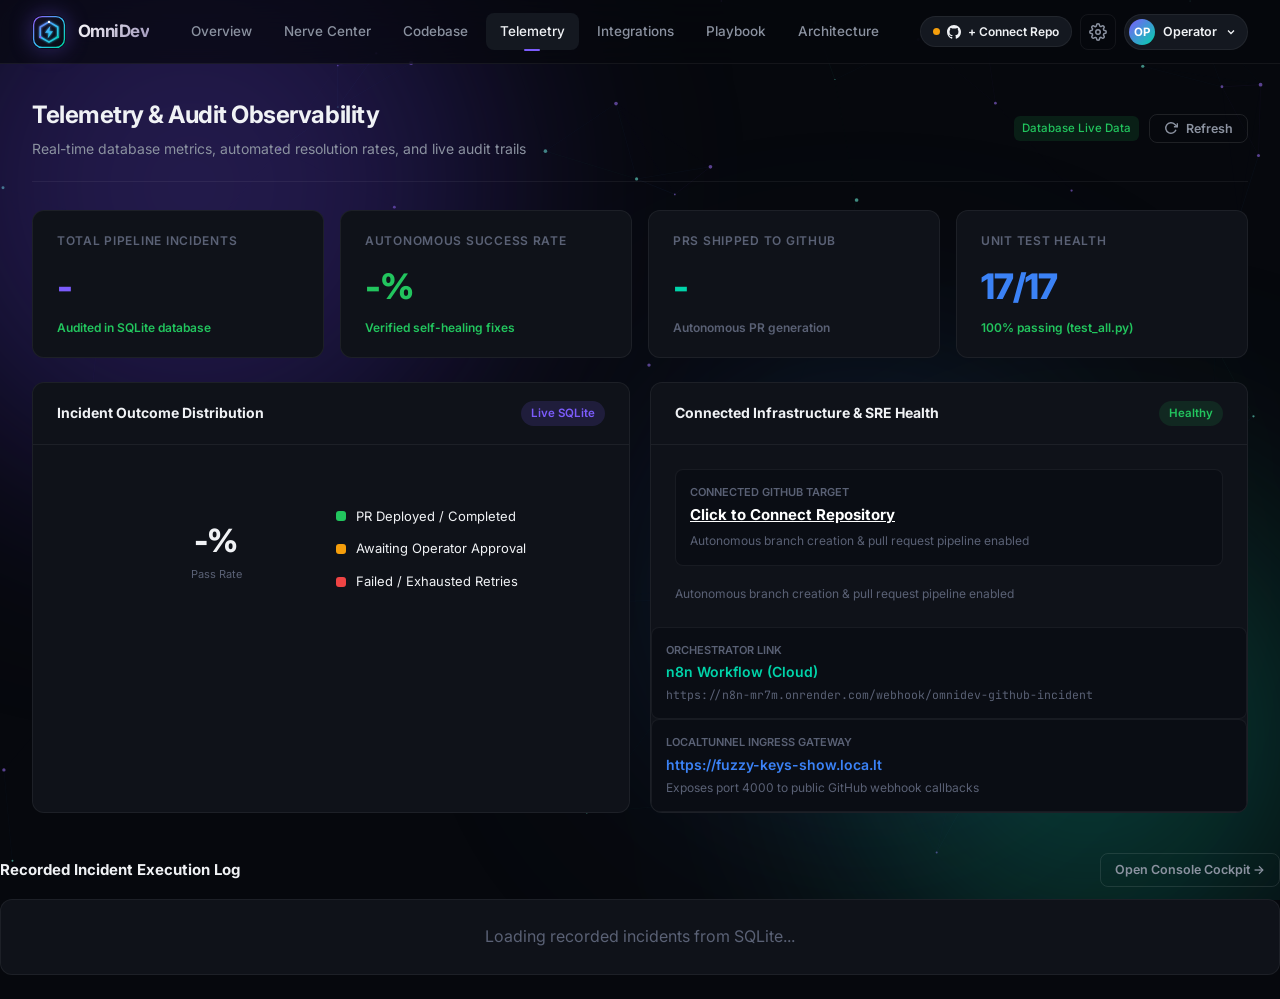
==== commit d601ace3: "fix multi-tenant isolation, isolated repo cloning, PostgreSQL, and GitHub workspace viewer" ====
--- a/static/analytics.html
+++ b/static/analytics.html
@@ -119,7 +119,7 @@
         <p class="page-description">Real-time database metrics, automated resolution rates, and live audit trails</p>
       </div>
       <div style="display:flex;align-items:center;gap:10px;">
-        <span class="tag" style="background:var(--success-soft);color:var(--success);">SQLite Live Data</span>
+        <span class="tag" id="db-live-tag" style="background:var(--success-soft);color:var(--success);">Database Live Data</span>
         <button class="btn btn-ghost btn-sm" onclick="loadTelemetry()">
           <svg width="14" height="14" viewBox="0 0 24 24" fill="none" stroke="currentColor" stroke-width="2.5"><polyline points="23 4 23 10 17 10"/><path d="M20.49 15a9 9 0 1 1-2.12-9.36L23 10"/></svg>
           Refresh
@@ -230,6 +230,10 @@
     document.getElementById('stat-pr-count').textContent = data.pr_count;
     document.getElementById('ring-center-pct').textContent = data.success_rate + '%';
     document.getElementById('badge-total-outcomes').textContent = data.total_jobs + ' Total Recorded';
+    if (data.db_engine) {
+      const dbTag = document.getElementById('db-live-tag');
+      if (dbTag) dbTag.textContent = data.db_engine + ' Live Data';
+    }
 
     const repo = window.getOmniDevRepo ? window.getOmniDevRepo() : (data.repo || '');
     const infraLink = document.getElementById('infra-repo-link');
--- a/static/aurora.css
+++ b/static/aurora.css
@@ -140,11 +140,15 @@
   text-decoration: none; color: var(--text-primary);
 }
 .topbar-brand .brand-icon {
-  width: 32px; height: 32px; border-radius: var(--radius-sm);
-  background: linear-gradient(135deg, var(--accent), #00d4aa);
+  width: 34px; height: 34px; border-radius: 10px;
+  background: transparent;
   display: flex; align-items: center; justify-content: center;
-  font-weight: 800; font-size: 14px; color: #fff;
-  box-shadow: 0 0 20px rgba(124,92,252,0.3);
+  box-shadow: 0 0 22px rgba(124,92,252,0.35);
+  transition: transform 0.2s ease, box-shadow 0.2s ease;
+}
+.topbar-brand:hover .brand-icon {
+  transform: scale(1.06);
+  box-shadow: 0 0 28px rgba(0,212,170,0.45);
 }
 .topbar-brand .brand-name {
   font-size: 17px; font-weight: 700; letter-spacing: -0.03em;
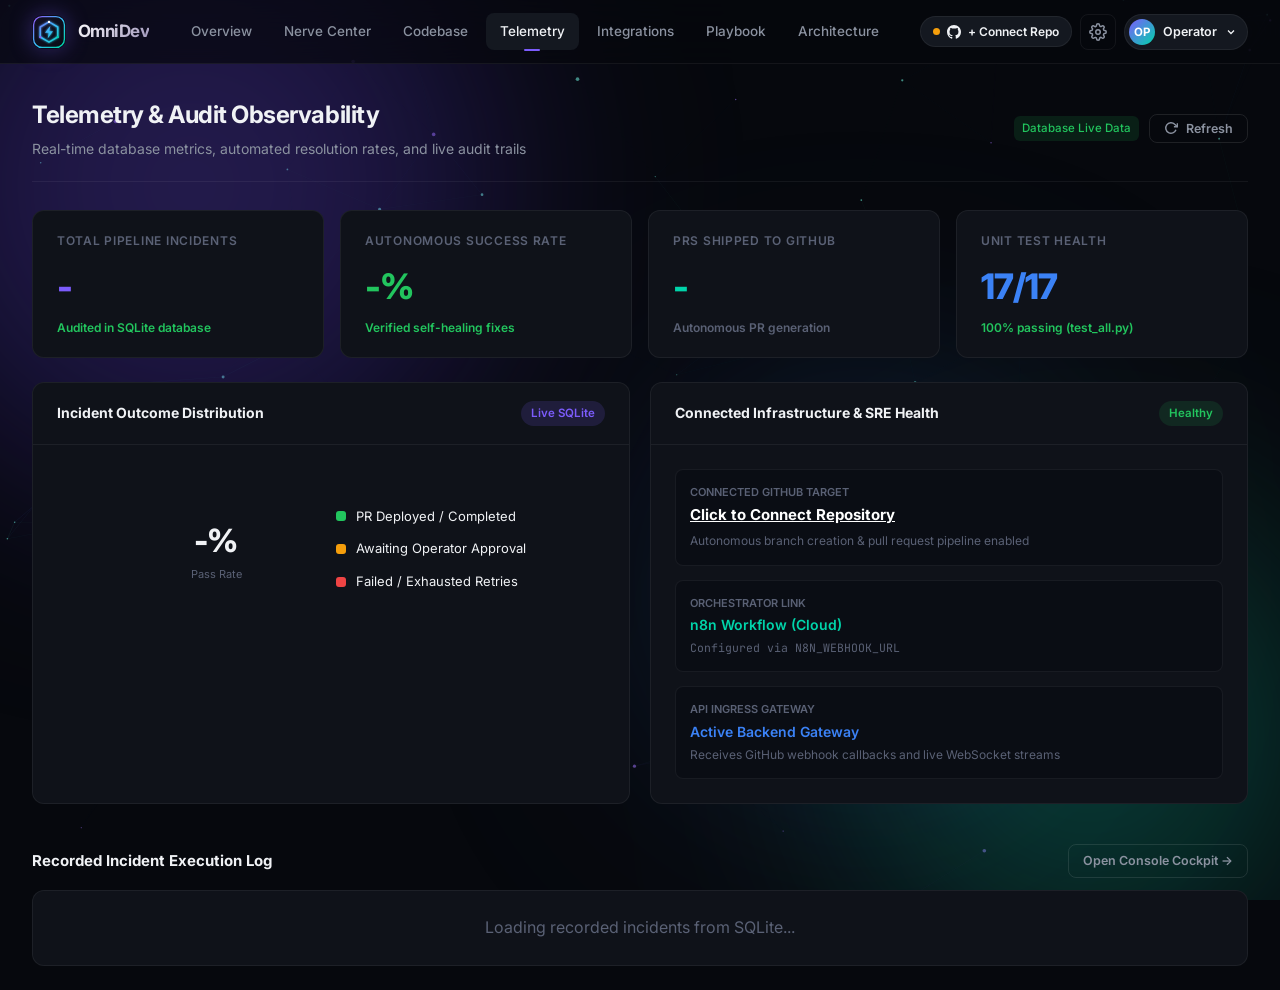
==== commit 4e1aa222: "harden security, add CRUD delete, local static serving, SEO and a11y" ====
--- a/static/analytics.html
+++ b/static/analytics.html
@@ -4,6 +4,7 @@
 <meta charset="UTF-8">
 <meta name="viewport" content="width=device-width, initial-scale=1.0">
 <title>OmniDev — Telemetry &amp; Analytics</title>
+<link rel="icon" type="image/svg+xml" href="/static/logo.svg">
 <link rel="stylesheet" href="/static/aurora.css">
 <style>
 .metrics-row { display: grid; grid-template-columns: repeat(4, 1fr); gap: 16px; margin-bottom: 24px; }
@@ -187,19 +188,17 @@
             </div>
             <div style="font-size:12px;color:var(--text-tertiary);margin-top:4px;">Autonomous branch creation &amp; pull request pipeline enabled</div>
           </div>
-            <div style="font-size:12px;color:var(--text-tertiary);margin-top:4px;">Autonomous branch creation &amp; pull request pipeline enabled</div>
-          </div>
 
           <div style="background:var(--surface-0);padding:14px;border-radius:var(--radius-sm);border:1px solid var(--border-subtle);">
             <div style="font-size:11px;font-weight:600;color:var(--text-tertiary);text-transform:uppercase;">Orchestrator Link</div>
             <div style="font-size:14px;font-weight:600;margin-top:2px;color:var(--accent-2);">n8n Workflow (Cloud)</div>
-            <div class="mono" style="font-size:11.5px;color:var(--text-tertiary);margin-top:2px;overflow:hidden;text-overflow:ellipsis;white-space:nowrap;">https://n8n-mr7m.onrender.com/webhook/omnidev-github-incident</div>
+            <div id="infra-n8n-url" class="mono" style="font-size:11.5px;color:var(--text-tertiary);margin-top:2px;overflow:hidden;text-overflow:ellipsis;white-space:nowrap;">Configured via N8N_WEBHOOK_URL</div>
           </div>
 
           <div style="background:var(--surface-0);padding:14px;border-radius:var(--radius-sm);border:1px solid var(--border-subtle);">
-            <div style="font-size:11px;font-weight:600;color:var(--text-tertiary);text-transform:uppercase;">Localtunnel Ingress Gateway</div>
-            <div style="font-size:14px;font-weight:600;margin-top:2px;color:var(--accent-3);">https://fuzzy-keys-show.loca.lt</div>
-            <div style="font-size:12px;color:var(--text-tertiary);margin-top:2px;">Exposes port 4000 to public GitHub webhook callbacks</div>
+            <div style="font-size:11px;font-weight:600;color:var(--text-tertiary);text-transform:uppercase;">API Ingress Gateway</div>
+            <div id="infra-gateway-url" style="font-size:14px;font-weight:600;margin-top:2px;color:var(--accent-3);">Active Backend Gateway</div>
+            <div style="font-size:12px;color:var(--text-tertiary);margin-top:2px;">Receives GitHub webhook callbacks and live WebSocket streams</div>
           </div>
         </div>
       </div>
--- a/static/aurora.css
+++ b/static/aurora.css
@@ -621,3 +621,9 @@
   .container, .container-lg { padding: 0 16px; }
   .topbar { padding: 0 16px; }
 }
+
+/* Accessibility: Keyboard Focus Indicators */
+:focus-visible {
+  outline: 2px solid #818cf8;
+  outline-offset: 2px;
+}
